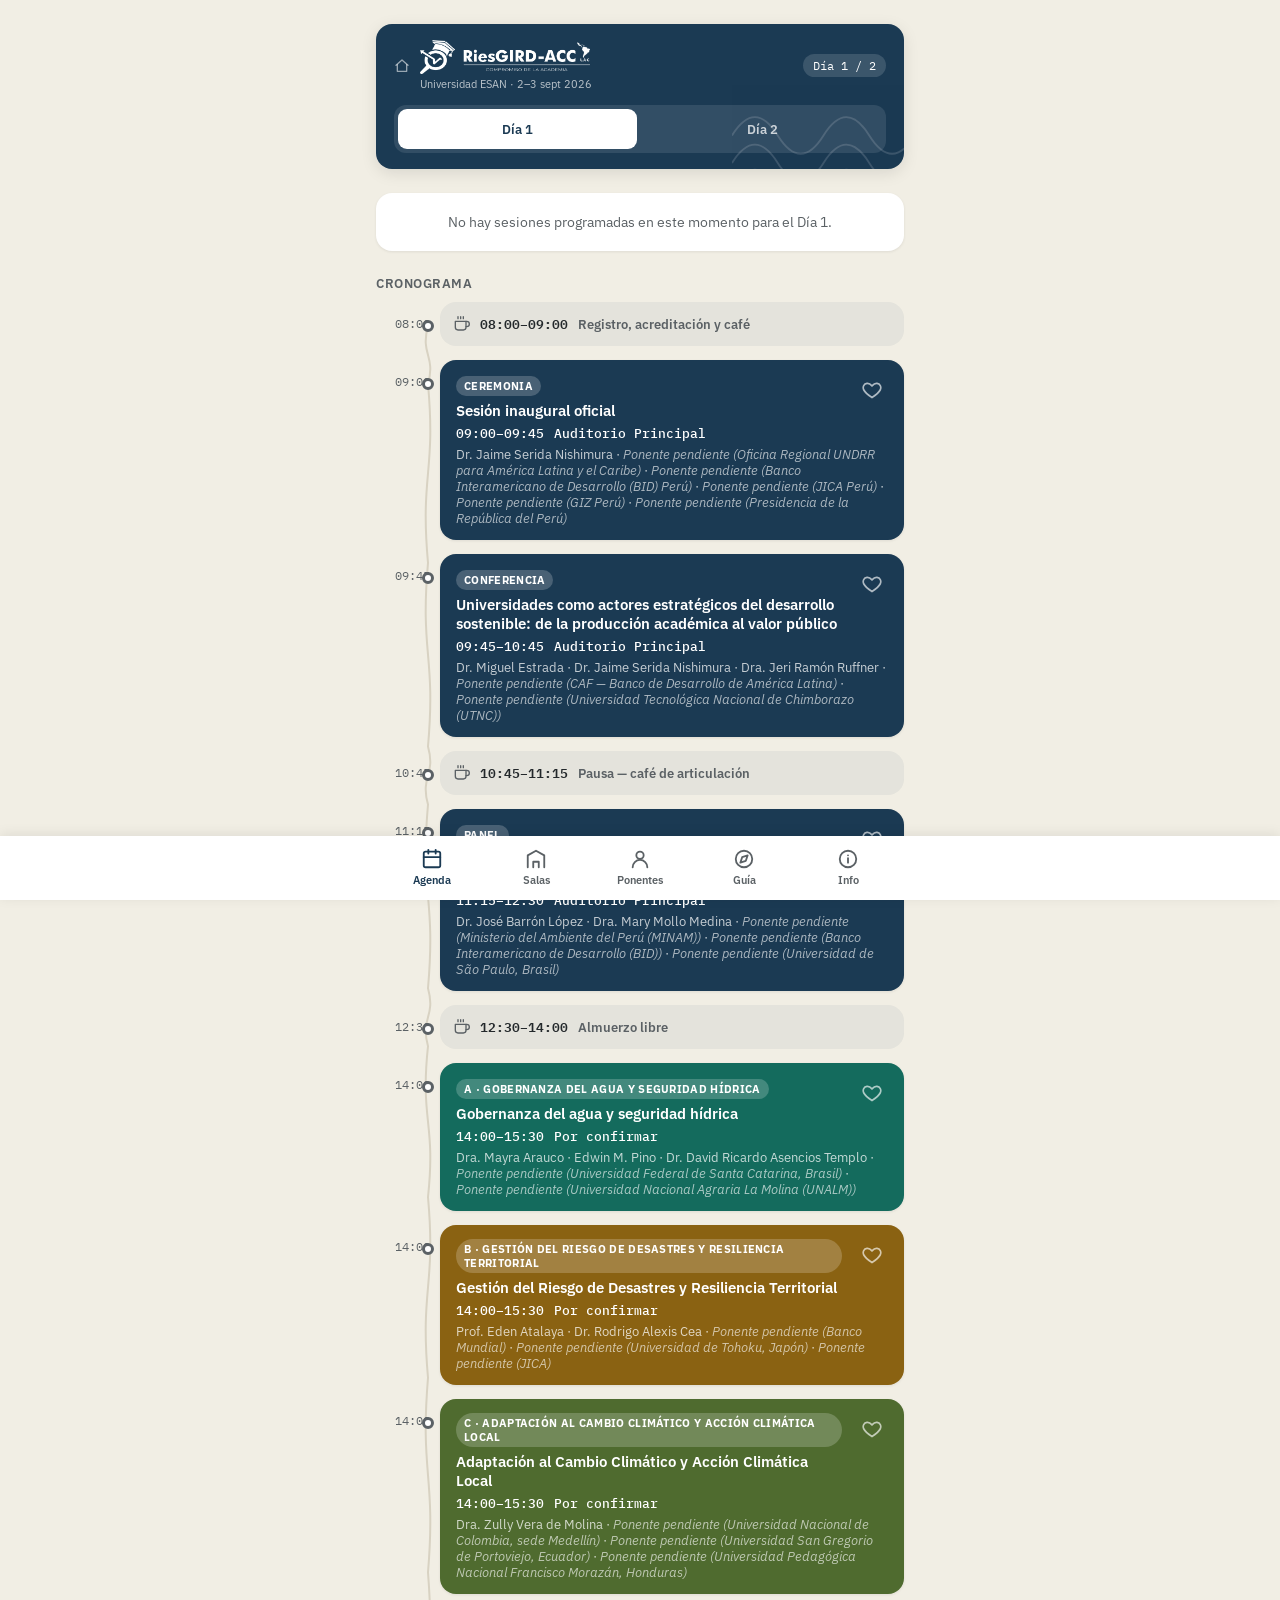
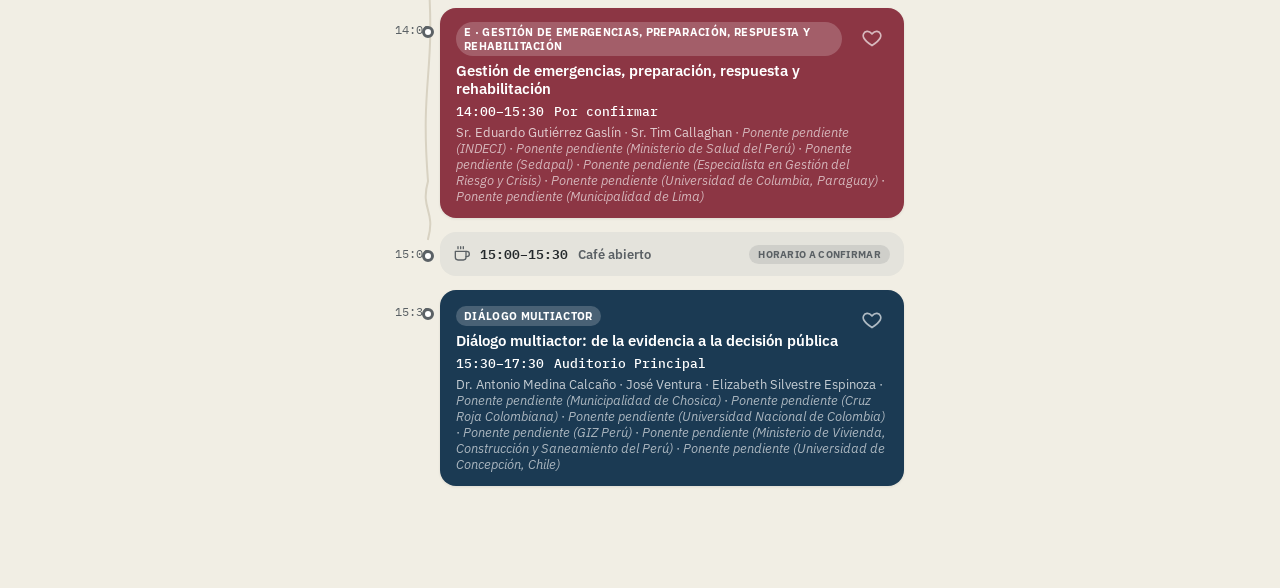
==== agenda.html @ ff67590e "Primera versión de la app del Foro RiesGIRD-ACC LAC 2026 App móvil-first de orientación para el asis" ====
<!DOCTYPE html>
<html lang="es">
<head>
  <meta charset="UTF-8" />
  <meta name="viewport" content="width=device-width, initial-scale=1, viewport-fit=cover" />
  <title>Agenda — Foro RiesGIRD-ACC LAC 2026</title>
  <meta name="description" content="Cronograma en vivo del Foro Internacional 2026 de la Red RiesGIRD-ACC LAC — Gestión Integral del Riesgo de Desastres y Adaptación al Cambio Climático" />
  <meta name="theme-color" content="#1B3A53" />
  <link rel="manifest" href="manifest.json" />
  <link rel="preconnect" href="https://fonts.googleapis.com" />
  <link rel="preconnect" href="https://fonts.gstatic.com" crossorigin />
  <link href="https://fonts.googleapis.com/css2?family=Fraunces:wght@500;600&family=IBM+Plex+Sans:wght@400;500;600;700&family=IBM+Plex+Mono:wght@500;600&display=swap" rel="stylesheet" />
  <link rel="stylesheet" href="css/styles.css" />
</head>
<body data-page="agenda">
  <div class="app-shell">
    <header class="app-header">
      <div class="header-card">
        <span class="topo-decor"></span>
        <div class="header-top">
          <a class="header-brand" href="index.html">
            <span class="header-back-icon"><svg viewBox="0 0 24 24" fill="none" stroke="currentColor" stroke-width="2" stroke-linecap="round" stroke-linejoin="round"><path d="M3 11l9-8 9 8"/><path d="M5 10v10h14V10"/></svg></span>
            <div>
              <img class="header-brand-logo" src="assets/logo.png" alt="Foro RiesGIRD-ACC LAC" />
              <div class="header-subtitle">Universidad ESAN · 2–3 sept 2026</div>
            </div>
          </a>
          <div class="day-pill" id="day-pill">Día 1 / 2</div>
        </div>
        <div class="day-tabs" id="day-tabs-mount"></div>
      </div>
    </header>

    <main>
      <div class="now-block" id="now-next-mount"></div>

      <h2 class="section-label">Cronograma</h2>
      <div id="timeline-mount"></div>
    </main>
  </div>

  <div id="tab-bar-mount"></div>

  <script src="js/mock-data.js"></script>
  <script src="js/favorites.js"></script>
  <script src="js/now-next.js"></script>
  <script src="js/agenda.js"></script>
  <script src="js/nav.js"></script>
</body>
</html>
---- css/styles.css ----
/* ==========================================================================
   RiesGIRD-ACC LAC — Design tokens (ver theme.json)
   ========================================================================== */

:root {
  --bg: #F1EEE4;
  --surface: #FFFFFF;
  --text-primary: #23282B;
  --text-secondary: #5B6165;
  --primary: #1B3A53;
  --primary-light: #2C5578;
  --alert-active: #E2711D;

  --track-1: #1B8F7D;
  --track-2: #D69A2A;
  --track-3: #6B8F42;
  --track-4: #8C3644;
  --track-5: #5C4B7A;

  /* Variantes más oscuras de cada track, mismo tono — para usar como fondo
     sólido con texto blanco encima sin caer en texto negro puro ni en bajo
     contraste (regla del theme: "blanco o el tono más oscuro de la familia"). */
  --track-1-fill: #146B5D;
  --track-2-fill: #8A6212;
  --track-3-fill: #4F6B2F;
  --track-4-fill: #8C3644;
  --track-5-fill: #5C4B7A;

  --card-radius: 16px;
  --avatar-radius: 50%;
  --button-radius: 12px;

  --shadow-card: 0 1px 3px rgba(0, 0, 0, 0.08);
  --shadow-card-lg: 0 4px 16px rgba(0, 0, 0, 0.10);

  --font-display: "Fraunces", serif;
  --font-body: "IBM Plex Sans", sans-serif;
  --font-mono: "IBM Plex Mono", monospace;

  --tab-bar-height: 64px;
  --header-height: 96px;
}

/* ==========================================================================
   Reset
   ========================================================================== */

*, *::before, *::after { box-sizing: border-box; }

html, body {
  margin: 0;
  padding: 0;
  background: var(--bg);
  color: var(--text-primary);
  font-family: var(--font-body);
  -webkit-font-smoothing: antialiased;
}

body {
  padding-bottom: calc(var(--tab-bar-height) + 24px);
  min-height: 100vh;
}

h1, h2, h3, h4 { margin: 0; font-weight: 600; }

p { margin: 0; }

a { color: inherit; text-decoration: none; }

ul { list-style: none; margin: 0; padding: 0; }

button {
  font-family: inherit;
  border: none;
  background: none;
  cursor: pointer;
  color: inherit;
}

img { max-width: 100%; display: block; }

.mono { font-family: var(--font-mono); }

/* Textura topográfica reutilizable — motivo de marca (curvas de nivel), sutil,
   nunca decorativa a un nivel que compita con el contenido. */
.topo-decor {
  content: "";
  position: absolute;
  right: -18px;
  bottom: -26px;
  width: 190px;
  height: 110px;
  background-image: url("data:image/svg+xml,%3Csvg xmlns='http://www.w3.org/2000/svg' viewBox='0 0 200 120'%3E%3Cpath d='M0 55 Q 25 15 50 55 T 100 55 T 150 55 T 200 55' stroke='white' stroke-width='2' fill='none'/%3E%3Cpath d='M0 85 Q 25 45 50 85 T 100 85 T 150 85 T 200 85' stroke='white' stroke-width='2' fill='none'/%3E%3Cpath d='M0 110 Q 25 75 50 110 T 100 110 T 150 110 T 200 110' stroke='white' stroke-width='2' fill='none'/%3E%3C/svg%3E");
  background-repeat: no-repeat;
  opacity: 0.14;
  pointer-events: none;
}

/* ==========================================================================
   Layout shell
   ========================================================================== */

.app-shell {
  max-width: 520px;
  margin: 0 auto;
  padding: 12px 16px 0;
}

.page-title {
  font-family: var(--font-display);
  font-size: 23px;
  color: var(--primary);
  margin: 18px 0 14px;
}

.section-label {
  font-size: 13px;
  font-weight: 600;
  letter-spacing: 0.04em;
  text-transform: uppercase;
  color: var(--text-secondary);
  margin: 24px 0 10px;
}

/* ==========================================================================
   Header — versión completa (Inicio / Agenda, pantallas ancla)
   ========================================================================== */

.app-header {
  position: sticky;
  top: 0;
  z-index: 20;
  background: var(--bg);
  padding-top: 12px;
  padding-bottom: 8px;
}

.header-card {
  position: relative;
  overflow: hidden;
  background: var(--primary);
  color: #fff;
  border-radius: var(--card-radius);
  box-shadow: var(--shadow-card-lg);
  padding: 16px 18px;
}

.header-top {
  position: relative;
  z-index: 1;
  display: flex;
  align-items: center;
  justify-content: space-between;
  gap: 12px;
}

.header-brand {
  display: flex;
  align-items: center;
  gap: 10px;
  min-width: 0;
  color: inherit;
}

.header-back-icon {
  width: 16px;
  height: 16px;
  flex-shrink: 0;
  color: rgba(255, 255, 255, 0.55);
}

.header-back-icon svg { width: 100%; height: 100%; }

.header-title {
  font-family: var(--font-display);
  font-size: 16px;
  line-height: 1.2;
  overflow: hidden;
  text-overflow: ellipsis;
  white-space: nowrap;
}

.header-subtitle {
  font-family: var(--font-body);
  font-size: 11px;
  color: rgba(255, 255, 255, 0.7);
  margin-top: 2px;
}

.home-hero-card { padding: 26px 18px; }

.home-hero-content {
  position: relative;
  z-index: 1;
  display: flex;
  flex-direction: column;
  align-items: center;
  gap: 10px;
}

.home-hero-logo {
  height: 52px;
  width: auto;
  max-width: 100%;
}

.header-brand-logo {
  height: 34px;
  width: auto;
  display: block;
  margin-bottom: 3px;
}

/* El header ligero (Salas/Ponentes/Guía/Info) va sobre el fondo crema claro,
   no sobre la tarjeta azul — el logo es blanco, así que necesita una placa
   oscura detrás para tener contraste ahí. */
.header-slim-logo-badge {
  display: inline-flex;
  align-items: center;
  background: var(--primary);
  border-radius: 8px;
  padding: 7px 11px;
  flex-shrink: 0;
}

.header-slim-logo-img {
  height: 22px;
  width: auto;
  display: block;
}

.day-pill {
  position: relative;
  z-index: 1;
  font-family: var(--font-mono);
  font-size: 12px;
  background: rgba(255, 255, 255, 0.14);
  padding: 4px 10px;
  border-radius: 20px;
  flex-shrink: 0;
}

.day-tabs {
  position: relative;
  z-index: 1;
  display: flex;
  gap: 6px;
  margin-top: 14px;
  background: rgba(255, 255, 255, 0.10);
  border-radius: var(--button-radius);
  padding: 4px;
}

.day-tabs-card {
  background: var(--primary);
  border-radius: var(--card-radius);
  padding: 8px;
  box-shadow: var(--shadow-card);
  margin-bottom: 4px;
}

.day-tabs-card .day-tabs { margin-top: 0; }

.day-tab {
  flex: 1;
  text-align: center;
  padding: 8px 4px;
  border-radius: 9px;
  font-size: 13px;
  font-weight: 600;
  color: rgba(255, 255, 255, 0.75);
  min-height: 40px;
  display: flex;
  align-items: center;
  justify-content: center;
}

.day-tab.active {
  background: #fff;
  color: var(--primary);
}

/* ==========================================================================
   Header — versión ligera (Salas / Ponentes / Tracks / Info)
   Evita repetir el bloque azul pesado en pantallas secundarias.
   ========================================================================== */

.app-header--slim {
  padding-top: 14px;
  padding-bottom: 0;
}

.header-slim {
  display: flex;
  align-items: center;
  gap: 8px;
  padding: 4px 2px;
  color: var(--text-secondary);
}

.header-slim .header-back-icon {
  color: var(--text-secondary);
  opacity: 0.7;
}

/* ==========================================================================
   Bloque AHORA / SIGUIENTE
   "Ahora" se invierte a color sólido (el único elemento con esa fuerza en la
   pantalla); "Siguiente" se queda deliberadamente discreto — el contraste
   entre ambos ES la jerarquía.
   ========================================================================== */

.now-block { margin-top: 16px; }

.now-card {
  position: relative;
  overflow: hidden;
  background: var(--primary);
  color: #fff;
  border-radius: var(--card-radius);
  box-shadow: var(--shadow-card-lg);
  padding: 16px 18px;
}

.now-badge {
  position: relative;
  z-index: 1;
  display: inline-flex;
  align-items: center;
  gap: 6px;
  font-size: 11px;
  font-weight: 700;
  letter-spacing: 0.06em;
  color: #fff;
  text-transform: uppercase;
  margin-bottom: 8px;
}

.pulse-dot {
  width: 8px;
  height: 8px;
  border-radius: 50%;
  background: var(--alert-active);
  box-shadow: 0 0 0 2px rgba(255, 255, 255, 0.9);
  animation: pulse 1.6s ease-in-out infinite;
  flex-shrink: 0;
}

@keyframes pulse {
  0% { box-shadow: 0 0 0 2px rgba(255, 255, 255, 0.9), 0 0 0 2px rgba(226, 113, 29, 0.55); }
  70% { box-shadow: 0 0 0 2px rgba(255, 255, 255, 0.9), 0 0 0 10px rgba(226, 113, 29, 0); }
  100% { box-shadow: 0 0 0 2px rgba(255, 255, 255, 0.9), 0 0 0 0 rgba(226, 113, 29, 0); }
}

.now-card .session-title,
.now-card .session-meta,
.now-card .session-speakers {
  position: relative;
  z-index: 1;
}

.now-card .session-title { color: #fff; }
.now-card .session-meta { color: rgba(255, 255, 255, 0.8); }
.now-card .session-meta .mono { color: #fff; }
.now-card .session-speakers { color: rgba(255, 255, 255, 0.75); }

.session-title {
  font-size: 16px;
  font-weight: 600;
  line-height: 1.3;
  margin-bottom: 6px;
}

.session-meta {
  display: flex;
  flex-wrap: wrap;
  gap: 10px;
  font-size: 13px;
  color: var(--text-secondary);
}

.session-meta .mono { color: var(--text-primary); font-weight: 500; }

.next-card {
  margin-top: 10px;
  background: transparent;
  border: 1px dashed rgba(91, 97, 101, 0.35);
  border-radius: var(--card-radius);
  padding: 14px 16px;
}

.next-label {
  font-size: 11px;
  font-weight: 700;
  letter-spacing: 0.06em;
  text-transform: uppercase;
  color: var(--text-secondary);
  margin-bottom: 6px;
}

.empty-now {
  background: var(--surface);
  border-radius: var(--card-radius);
  box-shadow: var(--shadow-card);
  padding: 20px 16px;
  text-align: center;
  color: var(--text-secondary);
  font-size: 14px;
}

/* ==========================================================================
   Timeline vertical
   ========================================================================== */

.timeline {
  position: relative;
  padding-left: 6px;
  margin-top: 8px;
}

.timeline-item {
  position: relative;
  z-index: 1;
  display: grid;
  grid-template-columns: 48px 1fr;
  gap: 10px;
  margin-bottom: 14px;
}

.timeline-time {
  font-family: var(--font-mono);
  font-size: 12px;
  color: var(--text-secondary);
  padding-top: 14px;
  text-align: right;
}

.timeline-dot {
  position: absolute;
  left: 40px;
  top: 18px;
  width: 12px;
  height: 12px;
  border-radius: 50%;
  background: var(--surface);
  border: 3px solid var(--text-secondary);
  z-index: 2;
}

.timeline-item.is-now .timeline-dot {
  border-color: var(--alert-active);
  background: var(--alert-active);
}

/* Tarjetas de sesión: bloque de color sólido (identidad del track a toda el
   área), no una tarjeta blanca con una franja de color al costado. */
.session-card {
  border-radius: var(--card-radius);
  box-shadow: var(--shadow-card);
  padding: 14px 16px;
  min-height: 44px;
  color: #fff;
}

.session-card.is-now { box-shadow: var(--shadow-card-lg); }

.session-card[data-track="primary"] { background: var(--primary); }
.session-card[data-track="track-1"] { background: var(--track-1-fill); }
.session-card[data-track="track-2"] { background: var(--track-2-fill); }
.session-card[data-track="track-3"] { background: var(--track-3-fill); }
.session-card[data-track="track-4"] { background: var(--track-4-fill); }
.session-card[data-track="track-5"] { background: var(--track-5-fill); }

.session-card-top {
  display: flex;
  align-items: flex-start;
  justify-content: space-between;
  gap: 8px;
}

.session-card .session-title { font-size: 14.5px; margin-bottom: 4px; color: #fff; }
.session-card .session-meta { color: rgba(255, 255, 255, 0.8); }
.session-card .session-meta .mono { color: #fff; }
.session-card .session-speakers { color: rgba(255, 255, 255, 0.75); }

/* Tag/etiqueta cuando la tarjeta contenedora YA es de color sólido: chip
   translúcido, para no apilar color sobre color. */
.session-tag {
  display: inline-block;
  font-size: 10.5px;
  font-weight: 700;
  letter-spacing: 0.03em;
  text-transform: uppercase;
  padding: 3px 8px;
  border-radius: 20px;
  color: #fff;
  background: rgba(255, 255, 255, 0.2);
  margin-bottom: 6px;
}

/* Variante para cuando el tag vive sobre fondo claro (ej. tarjeta "Siguiente") */
.session-tag.on-light { color: #fff; }
.session-tag.on-light.track-1 { background: var(--track-1-fill); }
.session-tag.on-light.track-2 { background: var(--track-2-fill); }
.session-tag.on-light.track-3 { background: var(--track-3-fill); }
.session-tag.on-light.track-4 { background: var(--track-4-fill); }
.session-tag.on-light.track-5 { background: var(--track-5-fill); }
.session-tag.on-light.ceremonia,
.session-tag.on-light.conferencia,
.session-tag.on-light.panel { background: var(--primary); }
.session-tag.on-light.dialogo { background: var(--text-secondary); }

.session-speakers {
  font-size: 12.5px;
  color: var(--text-secondary);
  margin-top: 4px;
}

/* Menciones de "Ponente pendiente (Institución)" dentro de la lista de
   ponentes de una sesión — visualmente distintas de los nombres confirmados. */
.pendiente-inline { font-style: italic; opacity: 0.85; }

/* Bloques informativos ligeros del cronograma: registro, recesos, almuerzo.
   No son "sesiones" con ponentes — se muestran más discretos que una
   session-card, sin botón de favorito. */
.timeline-break {
  display: flex;
  align-items: center;
  gap: 10px;
  padding: 10px 14px;
  border-radius: var(--card-radius);
  background: rgba(27, 58, 83, 0.06);
  color: var(--text-secondary);
  font-size: 12.5px;
  font-weight: 600;
  min-height: 44px;
}

.timeline-break svg { width: 16px; height: 16px; flex-shrink: 0; }

.timeline-break-time {
  font-family: var(--font-mono);
  font-weight: 600;
  color: var(--text-primary);
  flex-shrink: 0;
}

.badge-pending {
  display: inline-flex;
  align-items: center;
  font-size: 10px;
  font-weight: 700;
  text-transform: uppercase;
  letter-spacing: 0.03em;
  padding: 3px 9px;
  border-radius: 20px;
  background: rgba(91, 97, 101, 0.15);
  color: var(--text-secondary);
  margin-left: auto;
  flex-shrink: 0;
}

/* ==========================================================================
   Favorite button
   ========================================================================== */

.fav-btn {
  width: 32px;
  height: 32px;
  min-width: 44px;
  min-height: 44px;
  margin: -6px -6px -6px 0;
  border-radius: 50%;
  display: flex;
  align-items: center;
  justify-content: center;
  flex-shrink: 0;
  color: rgba(255, 255, 255, 0.65);
}

.fav-btn svg { width: 20px; height: 20px; }

.fav-btn.is-fav { color: var(--alert-active); }
.fav-btn.is-fav svg { fill: var(--alert-active); }

/* Sobre tarjetas claras (ej. tarjeta "Siguiente", fondo transparente/claro) */
.next-card .fav-btn { color: var(--text-secondary); }
.next-card .fav-btn.is-fav { color: var(--alert-active); }

/* ==========================================================================
   Ponentes grid
   ========================================================================== */

.speakers-grid {
  display: grid;
  grid-template-columns: 1fr 1fr;
  gap: 12px;
}

.speaker-card {
  background: var(--surface);
  border-radius: var(--card-radius);
  box-shadow: var(--shadow-card);
  padding: 14px 12px;
  text-align: center;
}

.speaker-avatar {
  width: 64px;
  height: 64px;
  border-radius: 50%;
  margin: 0 auto 10px;
  display: flex;
  align-items: center;
  justify-content: center;
  color: #fff;
  font-family: var(--font-display);
  font-size: 18px;
  font-weight: 600;
}

.speaker-name {
  font-size: 13.5px;
  font-weight: 600;
  line-height: 1.25;
  margin-bottom: 3px;
}

.speaker-role {
  font-size: 11.5px;
  color: var(--text-secondary);
  line-height: 1.3;
  margin-bottom: 2px;
}

.speaker-org {
  font-size: 11px;
  color: var(--primary);
  font-weight: 600;
  line-height: 1.3;
}

.speaker-topic {
  font-size: 11px;
  color: var(--text-secondary);
  margin-top: 6px;
  padding-top: 6px;
  border-top: 1px solid var(--bg);
}

/* ==========================================================================
   Salas
   ========================================================================== */

.sala-card {
  background: var(--surface);
  border-radius: var(--card-radius);
  box-shadow: var(--shadow-card);
  padding: 14px 16px;
  display: flex;
  align-items: center;
  gap: 14px;
  margin-bottom: 12px;
}

.sala-card.is-now {
  background: var(--primary);
  color: #fff;
  box-shadow: var(--shadow-card-lg);
}

.sala-card.is-now .sala-icon { background: rgba(255, 255, 255, 0.16); color: #fff; }
.sala-card.is-now .sala-meta { color: rgba(255, 255, 255, 0.8); }

.sala-icon {
  width: 44px;
  height: 44px;
  border-radius: 12px;
  background: var(--bg);
  color: var(--primary);
  display: flex;
  align-items: center;
  justify-content: center;
  flex-shrink: 0;
  font-family: var(--font-mono);
  font-weight: 600;
  font-size: 13px;
}

.sala-name { font-size: 14.5px; font-weight: 600; margin-bottom: 2px; }
.sala-meta { font-size: 12px; color: var(--text-secondary); }

/* ==========================================================================
   Bottom tab bar
   ========================================================================== */

.tab-bar {
  position: fixed;
  bottom: 0;
  left: 0;
  right: 0;
  z-index: 30;
  background: var(--surface);
  box-shadow: 0 -2px 12px rgba(0, 0, 0, 0.08);
  display: flex;
  justify-content: center;
}

.tab-bar-inner {
  max-width: 520px;
  width: 100%;
  display: flex;
}

.tab-item {
  flex: 1;
  display: flex;
  flex-direction: column;
  align-items: center;
  justify-content: center;
  gap: 3px;
  padding: 8px 2px 10px;
  min-height: var(--tab-bar-height);
  color: var(--text-secondary);
  font-size: 10.5px;
  font-weight: 600;
}

.tab-item svg { width: 22px; height: 22px; }

.tab-item.active { color: var(--primary); }

/* ==========================================================================
   Inicio — header hero + "hoja" superpuesta con el contenido
   ========================================================================== */

.home-sheet {
  position: relative;
  margin-top: -22px;
  background: var(--surface);
  border-radius: 22px 22px 0 0;
  box-shadow: 0 -6px 20px rgba(0, 0, 0, 0.06);
  padding: 22px 4px 4px;
}

.home-intro { margin: 0 0 4px; padding: 0 12px; }

.home-intro-title {
  font-family: var(--font-display);
  font-size: 20px;
  color: var(--primary);
  margin-bottom: 4px;
}

.home-intro-sub {
  font-size: 13px;
  color: var(--text-secondary);
}

.home-ahora-teaser {
  display: flex;
  align-items: center;
  gap: 12px;
  border-radius: var(--card-radius);
  padding: 14px 16px;
  margin: 14px 12px 0;
}

.home-ahora-teaser.is-now {
  background: var(--primary);
  color: #fff;
  box-shadow: var(--shadow-card-lg);
}

.home-ahora-teaser:not(.is-now) {
  background: var(--surface);
  border: 1px dashed rgba(91, 97, 101, 0.35);
}

.home-ahora-teaser-body { min-width: 0; flex: 1; }

.home-ahora-teaser-title {
  font-size: 13.5px;
  font-weight: 600;
  line-height: 1.3;
  overflow: hidden;
  text-overflow: ellipsis;
  white-space: nowrap;
}

.home-ahora-teaser.is-now .home-ahora-teaser-title { color: #fff; }

.home-ahora-teaser-meta {
  font-size: 11.5px;
  color: var(--text-secondary);
  margin-top: 2px;
}

.home-ahora-teaser.is-now .home-ahora-teaser-meta { color: rgba(255, 255, 255, 0.75); }

.home-ahora-teaser-arrow {
  flex-shrink: 0;
  color: var(--text-secondary);
}

.home-ahora-teaser.is-now .home-ahora-teaser-arrow { color: rgba(255, 255, 255, 0.75); }

.home-ahora-teaser-arrow svg { width: 18px; height: 18px; }

.home-grid {
  display: grid;
  grid-template-columns: 1fr 1fr;
  gap: 12px;
  margin: 16px 12px 12px;
}

.home-card {
  grid-column: span 1;
  background: var(--surface);
  border-radius: var(--card-radius);
  box-shadow: var(--shadow-card);
  padding: 18px 14px;
  display: flex;
  flex-direction: column;
  gap: 10px;
  min-height: 128px;
}

.home-card.featured {
  grid-column: span 2;
  flex-direction: row;
  align-items: center;
  min-height: 100px;
  background: var(--primary);
  color: #fff;
  box-shadow: var(--shadow-card-lg);
  position: relative;
  overflow: hidden;
}

.home-card.featured .home-card-icon { background: rgba(255, 255, 255, 0.16); color: #fff; }
.home-card.featured .home-card-title { color: #fff; }
.home-card.featured .home-card-desc { color: rgba(255, 255, 255, 0.8); }

.home-card-icon {
  width: 40px;
  height: 40px;
  border-radius: 12px;
  background: var(--bg);
  color: var(--primary);
  display: flex;
  align-items: center;
  justify-content: center;
  flex-shrink: 0;
  position: relative;
  z-index: 1;
}

.home-card-icon svg { width: 22px; height: 22px; }

.home-card-title {
  font-size: 14.5px;
  font-weight: 700;
  color: var(--text-primary);
  position: relative;
  z-index: 1;
}

.home-card-desc {
  font-size: 12px;
  color: var(--text-secondary);
  line-height: 1.35;
  position: relative;
  z-index: 1;
}

/* ==========================================================================
   Guía del visitante (Hoteles / Transporte / Emergencias)
   ========================================================================== */

.filter-chips {
  display: flex;
  flex-wrap: wrap;
  gap: 8px;
  margin: 14px 0;
}

.filter-chip {
  padding: 7px 14px;
  border-radius: 20px;
  background: var(--surface);
  box-shadow: var(--shadow-card);
  font-size: 12.5px;
  font-weight: 600;
  color: var(--text-secondary);
  min-height: 36px;
  display: flex;
  align-items: center;
}

.filter-chip.active {
  background: var(--primary);
  color: #fff;
  box-shadow: none;
}

.hotel-card {
  background: var(--surface);
  border-radius: var(--card-radius);
  box-shadow: var(--shadow-card);
  padding: 16px;
  margin-bottom: 12px;
}

.hotel-card-top {
  display: flex;
  justify-content: space-between;
  align-items: flex-start;
  gap: 10px;
  margin-bottom: 4px;
}

.hotel-name { font-size: 14.5px; font-weight: 700; line-height: 1.3; }

.hotel-chain {
  font-size: 11.5px;
  color: var(--text-secondary);
  margin-top: 2px;
}

.hotel-stars {
  font-size: 11px;
  color: var(--track-2-fill);
  letter-spacing: 1px;
  white-space: nowrap;
  margin-top: 3px;
}

.hotel-district-chip {
  font-size: 10.5px;
  font-weight: 700;
  text-transform: uppercase;
  letter-spacing: 0.03em;
  padding: 4px 10px;
  border-radius: 20px;
  background: var(--bg);
  color: var(--primary);
  flex-shrink: 0;
  white-space: nowrap;
}

.hotel-detail-row {
  display: flex;
  gap: 8px;
  align-items: flex-start;
  font-size: 12.5px;
  color: var(--text-secondary);
  margin-top: 8px;
  line-height: 1.4;
}

.hotel-detail-row svg {
  width: 15px;
  height: 15px;
  flex-shrink: 0;
  margin-top: 1px;
  color: var(--text-secondary);
}

.hotel-detail-row a { color: var(--primary); font-weight: 600; word-break: break-all; }

.hotel-sales-note {
  font-size: 11.5px;
  color: var(--text-secondary);
  margin-top: 10px;
  padding-top: 10px;
  border-top: 1px solid var(--bg);
  line-height: 1.4;
}

.hotel-sales-note strong { color: var(--text-primary); }

.transport-card {
  background: var(--surface);
  border-radius: var(--card-radius);
  box-shadow: var(--shadow-card);
  padding: 16px;
  margin-bottom: 12px;
}

.transport-card-top {
  display: flex;
  justify-content: space-between;
  align-items: center;
  gap: 10px;
  margin-bottom: 4px;
}

.transport-name { font-size: 14.5px; font-weight: 700; }

.taxi-badge {
  font-size: 10px;
  font-weight: 700;
  text-transform: uppercase;
  letter-spacing: 0.03em;
  padding: 4px 10px;
  border-radius: 20px;
  background: var(--track-3-fill);
  color: #fff;
  flex-shrink: 0;
}

.transport-desc {
  font-size: 12.5px;
  color: var(--text-secondary);
  line-height: 1.4;
  margin-top: 4px;
}

.taxi-store-row {
  display: flex;
  gap: 8px;
  margin-top: 12px;
}

.taxi-store-btn {
  flex: 1;
  display: flex;
  align-items: center;
  justify-content: center;
  gap: 6px;
  background: var(--bg);
  border-radius: var(--button-radius);
  padding: 10px;
  font-size: 12px;
  font-weight: 600;
  color: var(--primary);
  min-height: 44px;
}

.taxi-store-btn svg { width: 16px; height: 16px; flex-shrink: 0; }

.emergency-card {
  background: var(--primary);
  color: #fff;
  border-radius: var(--card-radius);
  padding: 16px 18px;
  margin-bottom: 12px;
  box-shadow: var(--shadow-card-lg);
}

.emergency-top {
  display: flex;
  align-items: center;
  gap: 12px;
}

.emergency-icon {
  width: 42px;
  height: 42px;
  border-radius: 50%;
  background: rgba(255, 255, 255, 0.16);
  display: flex;
  align-items: center;
  justify-content: center;
  flex-shrink: 0;
}

.emergency-icon svg { width: 22px; height: 22px; }

.emergency-name { font-size: 15px; font-weight: 700; }

.emergency-desc {
  font-size: 12px;
  color: rgba(255, 255, 255, 0.75);
  margin-top: 2px;
  line-height: 1.3;
}

.emergency-number-link {
  display: flex;
  align-items: center;
  justify-content: center;
  gap: 8px;
  margin-top: 14px;
  background: rgba(255, 255, 255, 0.14);
  border-radius: var(--button-radius);
  padding: 12px;
  font-family: var(--font-mono);
  font-weight: 700;
  font-size: 22px;
  letter-spacing: 0.02em;
  min-height: 48px;
}

.emergency-number-link svg { width: 20px; height: 20px; }

/* ==========================================================================
   Info page
   ========================================================================== */

.info-card {
  background: var(--surface);
  border-radius: var(--card-radius);
  box-shadow: var(--shadow-card);
  padding: 16px;
  margin-bottom: 12px;
}

.info-card h3 {
  font-size: 14px;
  color: var(--primary);
  margin-bottom: 6px;
}

.info-card p {
  font-size: 13.5px;
  color: var(--text-secondary);
  line-height: 1.5;
}

.info-card p a {
  color: var(--primary);
  font-weight: 600;
}

.logos-row {
  display: flex;
  flex-wrap: wrap;
  gap: 10px;
  margin-top: 8px;
}

.logo-chip {
  background: var(--bg);
  border-radius: var(--button-radius);
  padding: 8px 12px;
  font-size: 11.5px;
  font-weight: 600;
  color: var(--primary);
}

/* ==========================================================================
   Utility
   ========================================================================== */

.empty-state {
  text-align: center;
  color: var(--text-secondary);
  font-size: 13.5px;
  padding: 32px 16px;
}

@media (min-width: 600px) {
  .app-shell { max-width: 560px; }
}
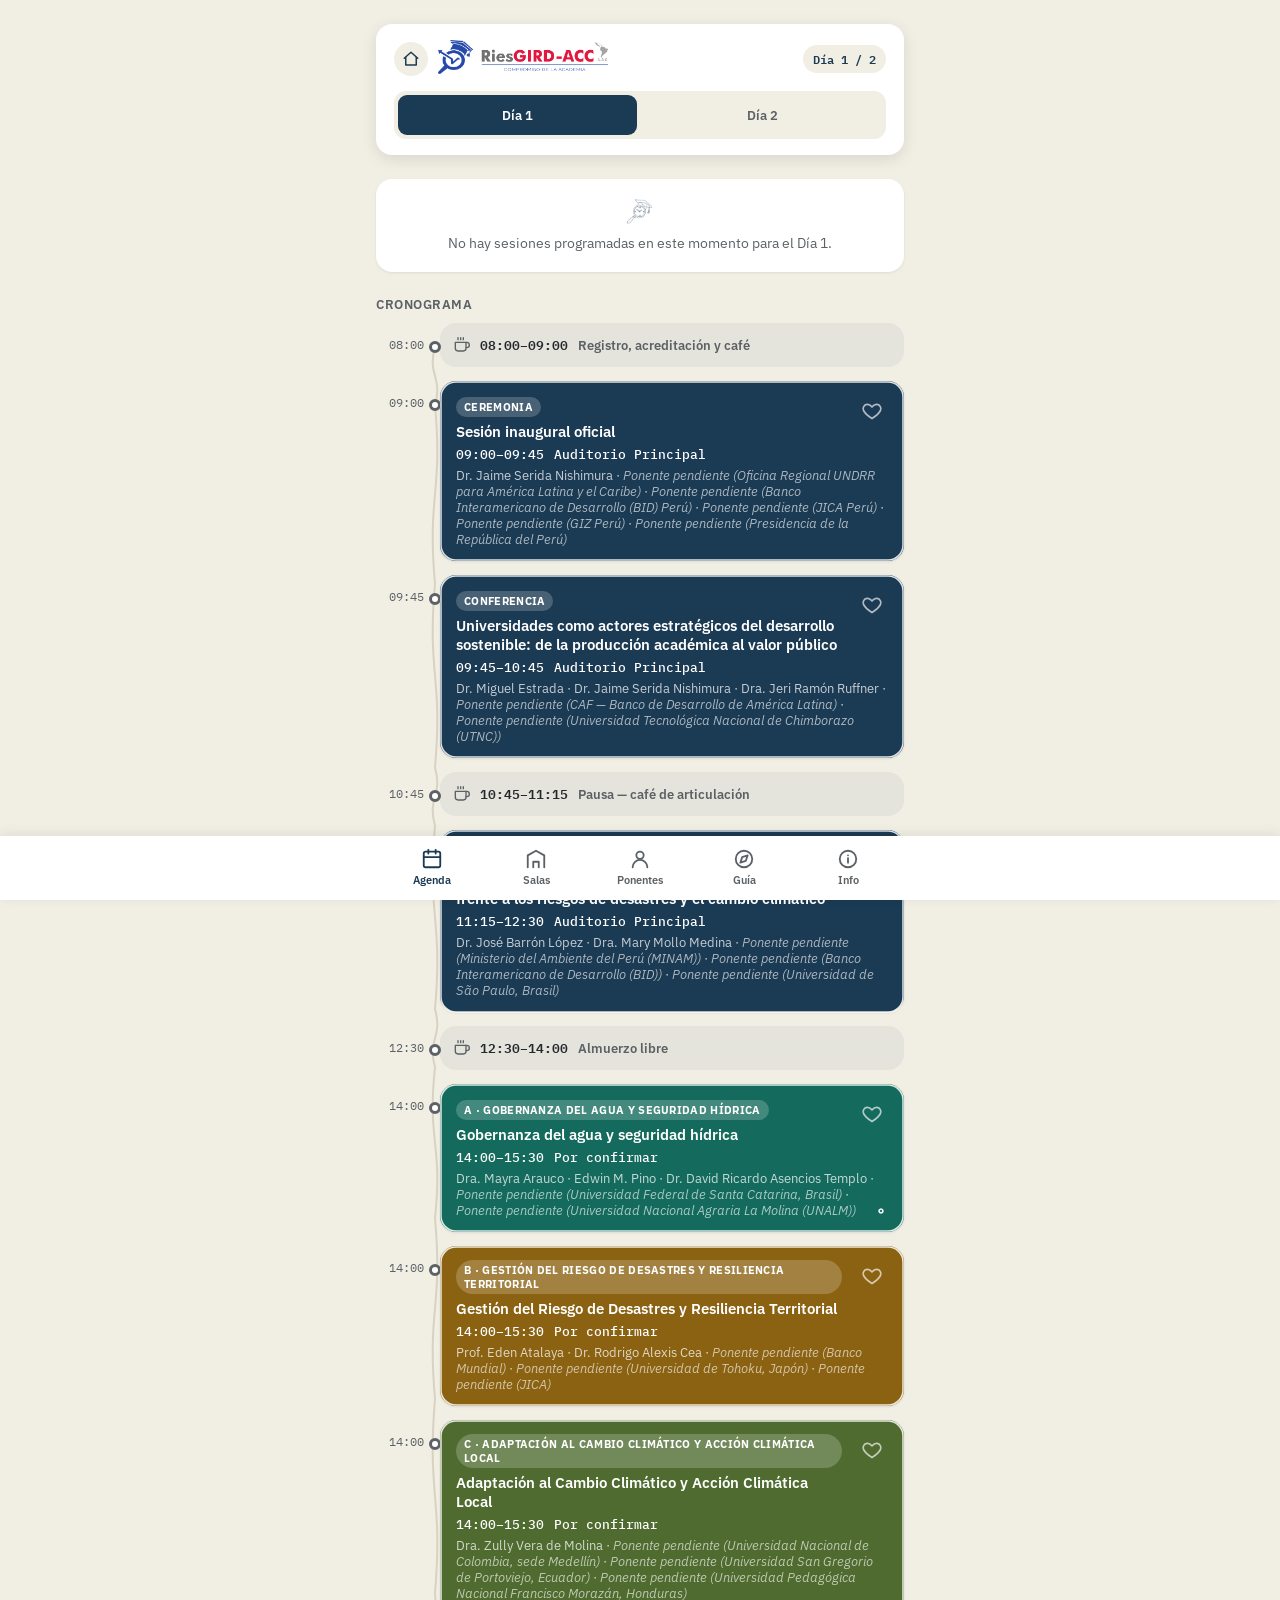
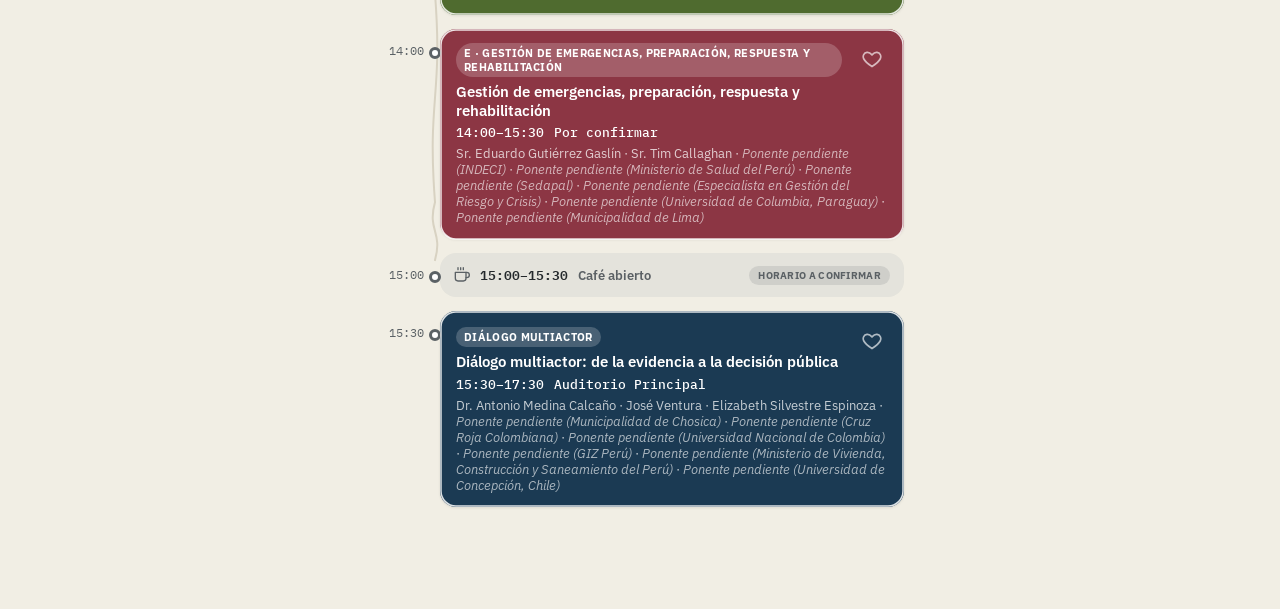
==== commit 57a141a5: "Rediseño visual: logo a color, headers consistentes y animaciones de marca Header de Inicio y página" ====
--- a/agenda.html
+++ b/agenda.html
@@ -13,17 +13,14 @@
   <link rel="stylesheet" href="css/styles.css" />
 </head>
 <body data-page="agenda">
+  <div class="page-topo-bg" aria-hidden="true"></div>
   <div class="app-shell">
     <header class="app-header">
       <div class="header-card">
-        <span class="topo-decor"></span>
         <div class="header-top">
           <a class="header-brand" href="index.html">
             <span class="header-back-icon"><svg viewBox="0 0 24 24" fill="none" stroke="currentColor" stroke-width="2" stroke-linecap="round" stroke-linejoin="round"><path d="M3 11l9-8 9 8"/><path d="M5 10v10h14V10"/></svg></span>
-            <div>
-              <img class="header-brand-logo" src="assets/logo.png" alt="Foro RiesGIRD-ACC LAC" />
-              <div class="header-subtitle">Universidad ESAN · 2–3 sept 2026</div>
-            </div>
+            <img class="header-brand-logo" src="assets/logo-color.png" alt="Foro RiesGIRD-ACC LAC" />
           </a>
           <div class="day-pill" id="day-pill">Día 1 / 2</div>
         </div>
--- a/css/styles.css
+++ b/css/styles.css
@@ -96,6 +96,21 @@
   pointer-events: none;
 }
 
+/* Ilustración real de curvas de nivel (generada), tileada. mix-blend-mode:
+   multiply hace que el blanco del JPG desaparezca contra el crema/blanco de
+   la app sin necesitar transparencia real — solo queda la tinta azul. */
+.page-topo-bg {
+  position: fixed;
+  inset: 0;
+  z-index: -1;
+  pointer-events: none;
+  background-image: url("../assets/topo-pattern.jpg");
+  background-repeat: repeat;
+  background-size: 420px 234px;
+  mix-blend-mode: multiply;
+  opacity: 0.4;
+}
+
 /* ==========================================================================
    Layout shell
    ========================================================================== */
@@ -138,11 +153,12 @@
 .header-card {
   position: relative;
   overflow: hidden;
-  background: var(--primary);
-  color: #fff;
+  background: var(--surface);
+  color: var(--text-primary);
   border-radius: var(--card-radius);
   box-shadow: var(--shadow-card-lg);
   padding: 16px 18px;
+  animation: fadeSlideUp 0.5s ease-out both;
 }
 
 .header-top {
@@ -162,12 +178,20 @@
   color: inherit;
 }
 
+/* Botón real (no un ícono flotando): placa circular clara + ícono de casa a
+   toda opacidad, para que se note que es tocable y no haya que adivinar. */
 .header-back-icon {
-  width: 16px;
-  height: 16px;
+  width: 34px;
+  height: 34px;
+  padding: 8px;
+  border-radius: 50%;
+  background: var(--bg);
+  color: var(--primary);
   flex-shrink: 0;
-  color: rgba(255, 255, 255, 0.55);
-}
+  transition: background 0.15s ease;
+}
+
+.header-brand:active .header-back-icon { background: var(--primary); color: #fff; }
 
 .header-back-icon svg { width: 100%; height: 100%; }
 
@@ -180,28 +204,49 @@
   white-space: nowrap;
 }
 
-.header-subtitle {
-  font-family: var(--font-body);
-  font-size: 11px;
-  color: rgba(255, 255, 255, 0.7);
-  margin-top: 2px;
-}
-
-.home-hero-card { padding: 26px 18px; }
-
-.home-hero-content {
-  position: relative;
-  z-index: 1;
+/* Header sin day-pill (Salas/Ponentes/Guía/Info) — el logo va centrado en la
+   tarjeta, con el botón de volver a la izquierda y un espaciador invisible a
+   la derecha del mismo ancho, para que el centrado sea real y no "a ojo". */
+.header-top--center {
+  display: grid;
+  grid-template-columns: 34px 1fr 34px;
+  align-items: center;
+  gap: 8px;
+}
+
+.header-back-btn { display: flex; color: inherit; }
+
+.header-logo-center {
+  display: flex;
+  justify-content: center;
+}
+
+.header-top-spacer { width: 34px; }
+
+.header-home-brand {
   display: flex;
   flex-direction: column;
   align-items: center;
-  gap: 10px;
-}
-
-.home-hero-logo {
-  height: 52px;
+  gap: 6px;
+  background: var(--surface);
+  border-radius: var(--card-radius);
+  box-shadow: var(--shadow-card-lg);
+  padding: 18px 12px;
+  text-align: center;
+  animation: fadeSlideUp 0.5s ease-out both;
+}
+
+.header-home-logo {
+  height: 64px;
   width: auto;
   max-width: 100%;
+}
+
+.header-home-meta {
+  font-family: var(--font-body);
+  font-size: 12px;
+  font-weight: 500;
+  color: var(--text-secondary);
 }
 
 .header-brand-logo {
@@ -211,30 +256,14 @@
   margin-bottom: 3px;
 }
 
-/* El header ligero (Salas/Ponentes/Guía/Info) va sobre el fondo crema claro,
-   no sobre la tarjeta azul — el logo es blanco, así que necesita una placa
-   oscura detrás para tener contraste ahí. */
-.header-slim-logo-badge {
-  display: inline-flex;
-  align-items: center;
-  background: var(--primary);
-  border-radius: 8px;
-  padding: 7px 11px;
-  flex-shrink: 0;
-}
-
-.header-slim-logo-img {
-  height: 22px;
-  width: auto;
-  display: block;
-}
-
 .day-pill {
   position: relative;
   z-index: 1;
   font-family: var(--font-mono);
   font-size: 12px;
-  background: rgba(255, 255, 255, 0.14);
+  font-weight: 600;
+  color: var(--primary);
+  background: var(--bg);
   padding: 4px 10px;
   border-radius: 20px;
   flex-shrink: 0;
@@ -246,7 +275,7 @@
   display: flex;
   gap: 6px;
   margin-top: 14px;
-  background: rgba(255, 255, 255, 0.10);
+  background: var(--bg);
   border-radius: var(--button-radius);
   padding: 4px;
 }
@@ -268,39 +297,17 @@
   border-radius: 9px;
   font-size: 13px;
   font-weight: 600;
-  color: rgba(255, 255, 255, 0.75);
+  color: var(--text-secondary);
   min-height: 40px;
   display: flex;
   align-items: center;
   justify-content: center;
+  transition: background 0.15s ease, color 0.15s ease;
 }
 
 .day-tab.active {
-  background: #fff;
-  color: var(--primary);
-}
-
-/* ==========================================================================
-   Header — versión ligera (Salas / Ponentes / Tracks / Info)
-   Evita repetir el bloque azul pesado en pantallas secundarias.
-   ========================================================================== */
-
-.app-header--slim {
-  padding-top: 14px;
-  padding-bottom: 0;
-}
-
-.header-slim {
-  display: flex;
-  align-items: center;
-  gap: 8px;
-  padding: 4px 2px;
-  color: var(--text-secondary);
-}
-
-.header-slim .header-back-icon {
-  color: var(--text-secondary);
-  opacity: 0.7;
+  background: var(--primary);
+  color: #fff;
 }
 
 /* ==========================================================================
@@ -352,6 +359,21 @@
   100% { box-shadow: 0 0 0 2px rgba(255, 255, 255, 0.9), 0 0 0 0 rgba(226, 113, 29, 0); }
 }
 
+@keyframes fadeSlideUp {
+  from { opacity: 0; transform: translateY(10px); }
+  to { opacity: 1; transform: translateY(0); }
+}
+
+@media (prefers-reduced-motion: reduce) {
+  .pulse-dot,
+  .header-home-brand,
+  .header-card,
+  .home-sheet,
+  .home-grid .home-card {
+    animation: none !important;
+  }
+}
+
 .now-card .session-title,
 .now-card .session-meta,
 .now-card .session-speakers {
@@ -382,6 +404,7 @@
 .session-meta .mono { color: var(--text-primary); font-weight: 500; }
 
 .next-card {
+  position: relative;
   margin-top: 10px;
   background: transparent;
   border: 1px dashed rgba(91, 97, 101, 0.35);
@@ -408,6 +431,30 @@
   font-size: 14px;
 }
 
+/* Lupa+reloj del logo, con un balanceo suave de "escaneo" — reemplaza el
+   texto plano de los estados vacíos por algo con un poco más de carácter. */
+.empty-lupa {
+  display: block;
+  width: 46px;
+  margin: 0 auto 10px;
+}
+
+.empty-lupa img {
+  width: 100%;
+  display: block;
+  animation: lupaScan 3s ease-in-out infinite;
+  transform-origin: 68% 32%;
+}
+
+@keyframes lupaScan {
+  0%, 100% { transform: rotate(-7deg); }
+  50% { transform: rotate(7deg); }
+}
+
+@media (prefers-reduced-motion: reduce) {
+  .empty-lupa img { animation: none; }
+}
+
 /* ==========================================================================
    Timeline vertical
    ========================================================================== */
@@ -432,12 +479,13 @@
   font-size: 12px;
   color: var(--text-secondary);
   padding-top: 14px;
+  padding-right: 6px;
   text-align: right;
 }
 
 .timeline-dot {
   position: absolute;
-  left: 40px;
+  left: 47px;
   top: 18px;
   width: 12px;
   height: 12px;
@@ -455,11 +503,44 @@
 /* Tarjetas de sesión: bloque de color sólido (identidad del track a toda el
    área), no una tarjeta blanca con una franja de color al costado. */
 .session-card {
+  position: relative;
   border-radius: var(--card-radius);
   box-shadow: var(--shadow-card);
   padding: 14px 16px;
   min-height: 44px;
   color: #fff;
+}
+
+/* Ondas de agua — acento temático solo en sesiones del track hídrico (A),
+   nunca decorativo en otro lado. Tres círculos que se expanden y se
+   desvanecen en cascada, como una gota cayendo. */
+.water-ripple {
+  position: absolute;
+  bottom: 10px;
+  right: 12px;
+  width: 22px;
+  height: 22px;
+  color: rgba(255, 255, 255, 0.6);
+  pointer-events: none;
+}
+
+.next-card .water-ripple { color: rgba(27, 143, 125, 0.55); }
+
+.water-ripple circle {
+  transform-origin: 12px 12px;
+  animation: rippleExpand 2.4s ease-out infinite;
+}
+
+.water-ripple .ripple-2 { animation-delay: 0.8s; }
+.water-ripple .ripple-3 { animation-delay: 1.6s; }
+
+@keyframes rippleExpand {
+  0% { r: 2; opacity: 0.9; }
+  100% { r: 11; opacity: 0; }
+}
+
+@media (prefers-reduced-motion: reduce) {
+  .water-ripple circle { animation: none; opacity: 0.5; }
 }
 
 .session-card.is-now { box-shadow: var(--shadow-card-lg); }
@@ -580,6 +661,9 @@
 
 .fav-btn svg { width: 20px; height: 20px; }
 
+.fav-btn { transition: transform 0.15s ease; }
+.fav-btn:active { transform: scale(0.8); }
+
 .fav-btn.is-fav { color: var(--alert-active); }
 .fav-btn.is-fav svg { fill: var(--alert-active); }
 
@@ -736,14 +820,69 @@
 
 .home-sheet {
   position: relative;
-  margin-top: -22px;
-  background: var(--surface);
-  border-radius: 22px 22px 0 0;
+  margin-top: 12px;
+  background: var(--surface);
+  border-radius: var(--card-radius) var(--card-radius) 0 0;
   box-shadow: 0 -6px 20px rgba(0, 0, 0, 0.06);
   padding: 22px 4px 4px;
-}
-
-.home-intro { margin: 0 0 4px; padding: 0 12px; }
+  animation: fadeSlideUp 0.5s ease-out 0.08s both;
+}
+
+.home-intro { position: relative; margin: 0 0 4px; padding: 0 12px; }
+
+/* Silueta de Lima + Andes (ilustración generada), detrás del logo. Alto por
+   aspect-ratio real de la imagen (no un alto fijo con "cover") para que se
+   vea el horizonte completo, no solo una tira recortada del borde superior. */
+.home-hero-skyline {
+  aspect-ratio: 1024 / 338;
+  margin-bottom: -28px;
+  background-image: url("../assets/skyline-lima-andes.jpg");
+  background-repeat: no-repeat;
+  background-position: bottom center;
+  background-size: 100% auto;
+  mix-blend-mode: multiply;
+  opacity: 0.55;
+  pointer-events: none;
+}
+
+.home-countdown {
+  display: inline-flex;
+  align-items: center;
+  gap: 8px;
+  background: var(--bg);
+  border-radius: 20px;
+  padding: 5px 14px 5px 5px;
+  margin: 10px 12px 0;
+}
+
+.home-countdown-num {
+  font-family: var(--font-mono);
+  font-size: 14px;
+  font-weight: 600;
+  color: var(--primary);
+  background: var(--surface);
+  border-radius: 50%;
+  width: 26px;
+  height: 26px;
+  display: flex;
+  align-items: center;
+  justify-content: center;
+  flex-shrink: 0;
+  box-shadow: var(--shadow-card);
+}
+
+.home-countdown-label {
+  font-size: 12.5px;
+  font-weight: 600;
+  color: var(--text-secondary);
+}
+
+.home-countdown--live {
+  background: var(--primary);
+  padding: 7px 16px;
+}
+
+.home-countdown--live .home-countdown-label { color: #fff; }
 
 .home-intro-title {
   font-family: var(--font-display);
@@ -824,7 +963,21 @@
   flex-direction: column;
   gap: 10px;
   min-height: 128px;
-}
+  animation: fadeSlideUp 0.45s ease-out both;
+  transition: transform 0.15s ease, box-shadow 0.15s ease;
+}
+
+.home-card:active { transform: scale(0.97); }
+
+@media (hover: hover) {
+  .home-card:hover { transform: translateY(-2px); box-shadow: var(--shadow-card-lg); }
+}
+
+.home-grid .home-card:nth-child(1) { animation-delay: 0.05s; }
+.home-grid .home-card:nth-child(2) { animation-delay: 0.11s; }
+.home-grid .home-card:nth-child(3) { animation-delay: 0.17s; }
+.home-grid .home-card:nth-child(4) { animation-delay: 0.23s; }
+.home-grid .home-card:nth-child(5) { animation-delay: 0.29s; }
 
 .home-card.featured {
   grid-column: span 2;
@@ -857,6 +1010,15 @@
 }
 
 .home-card-icon svg { width: 22px; height: 22px; }
+
+/* Acentos de color tomados de la paleta de tracks — solo decorativos aquí,
+   no representan ningún track específico, existen para que Inicio no sea
+   monocromo (la única tarjeta que se mantiene azul institucional es Agenda,
+   por ser la destacada). */
+.home-card-icon--track-1 { background: rgba(27, 143, 125, 0.14); color: var(--track-1); }
+.home-card-icon--track-2 { background: rgba(214, 154, 42, 0.16); color: var(--track-2); }
+.home-card-icon--track-3 { background: rgba(107, 143, 66, 0.14); color: var(--track-3); }
+.home-card-icon--track-5 { background: rgba(92, 75, 122, 0.14); color: var(--track-5); }
 
 .home-card-title {
   font-size: 14.5px;
@@ -1107,6 +1269,45 @@
   margin-bottom: 12px;
 }
 
+/* Mapa LAC de fondo — aquí sí tiene sentido narrativo (la red reúne a toda
+   la región), grande y reconocible en vez de un sticker chico. "Contain" +
+   multiply para que el blanco del canvas desaparezca sin recortar el mapa. */
+.info-card--map {
+  position: relative;
+  overflow: hidden;
+}
+
+.info-card--map h3,
+.info-card--map p {
+  position: relative;
+  z-index: 1;
+}
+
+.info-map-decor {
+  position: absolute;
+  right: -24px;
+  bottom: -18px;
+  width: 220px;
+  height: 220px;
+  background-image: url("../assets/mapa-lac-clean.png");
+  background-repeat: no-repeat;
+  background-size: contain;
+  background-position: bottom right;
+  mix-blend-mode: multiply;
+  opacity: 0.3;
+  pointer-events: none;
+  animation: mapWipe 1.4s ease-out 0.3s both;
+}
+
+@keyframes mapWipe {
+  from { clip-path: inset(0 0 0 100%); }
+  to { clip-path: inset(0 0 0 0%); }
+}
+
+@media (prefers-reduced-motion: reduce) {
+  .info-map-decor { animation: none; }
+}
+
 .info-card h3 {
   font-size: 14px;
   color: var(--primary);
@@ -1122,6 +1323,48 @@
 .info-card p a {
   color: var(--primary);
   font-weight: 600;
+}
+
+/* Constelación decorativa — red de universidades/cooperación regional,
+   abstracta (no es un mapa real), se dibuja una sola vez al cargar. */
+.network-decor {
+  display: block;
+  width: 100%;
+  height: 44px;
+  margin: 6px 0 2px;
+  color: var(--primary);
+}
+
+.network-line {
+  stroke: currentColor;
+  stroke-width: 1.5;
+  stroke-linecap: round;
+  opacity: 0.3;
+  stroke-dasharray: 100;
+  stroke-dashoffset: 100;
+  animation: networkDraw 0.6s ease-out forwards;
+}
+
+.network-dot {
+  fill: currentColor;
+  opacity: 0;
+  transform-box: fill-box;
+  transform-origin: center;
+  animation: networkDot 0.4s ease-out forwards;
+}
+
+@keyframes networkDraw {
+  to { stroke-dashoffset: 0; }
+}
+
+@keyframes networkDot {
+  from { opacity: 0; transform: scale(0.3); }
+  to { opacity: 0.7; transform: scale(1); }
+}
+
+@media (prefers-reduced-motion: reduce) {
+  .network-line { animation: none; stroke-dashoffset: 0; }
+  .network-dot { animation: none; opacity: 0.7; transform: scale(1); }
 }
 
 .logos-row {
